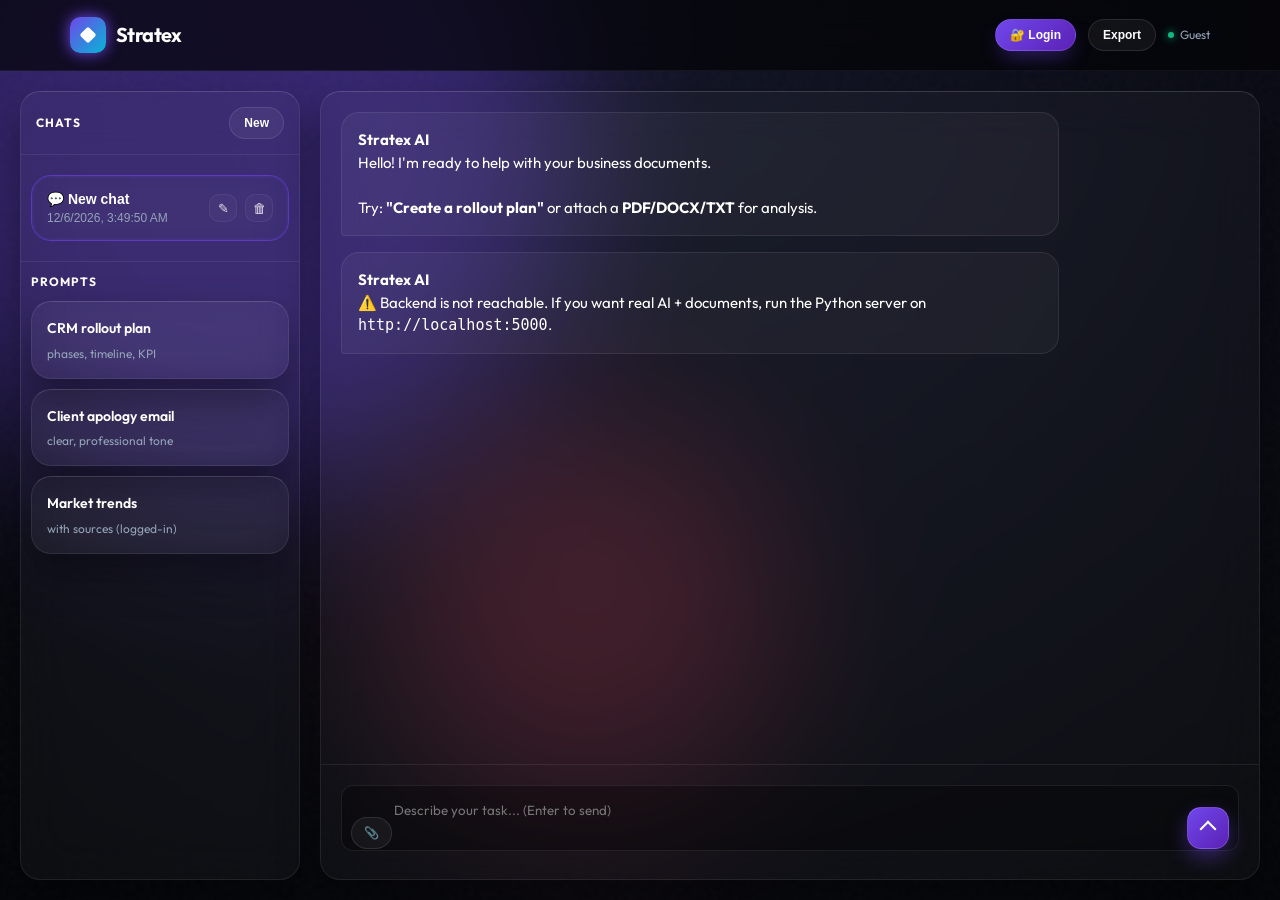
==== StratexAI/chat.html @ 1f0ff49c "Add files via upload" ====
<!doctype html>
<html lang="en">
  <head>
    <meta charset="UTF-8" />
    <meta name="viewport" content="width=device-width,initial-scale=1" />
    <title>Stratex AI — Chat</title>

    <link rel="preconnect" href="https://fonts.googleapis.com">
    <link href="https://fonts.googleapis.com/css2?family=Outfit:wght@300;400;500;600;700&display=swap" rel="stylesheet">
    <link rel="stylesheet" href="styles.css" />

    <style>
      body { height: 100vh; display: flex; flex-direction: column; overflow: hidden; }
      .chat-layout {
        flex: 1;
        display: grid;
        grid-template-columns: 280px 1fr;
        gap: 20px;
        padding: 20px;
        height: calc(100vh - 70px);
        max-width: 1600px;
        margin: 0 auto;
        width: 100%;
      }
      .sidebar { display: flex; flex-direction: column; gap: 10px; overflow: hidden; }
      .chat-main { display: flex; flex-direction: column; overflow: hidden; }
      .messages { flex: 1; overflow-y: auto; padding: 20px; display: flex; flex-direction: column; gap: 16px; scrollbar-width: thin; }

      .composer { padding: 20px; border-top: 1px solid var(--glass-border); }
      .chat-bubble { max-width: 80%; padding: 16px; border-radius: 18px; font-size: 15px; line-height: 1.5; animation: popIn 0.3s cubic-bezier(0.175, 0.885, 0.32, 1.275); }
      .chat-bubble.ai { background: rgba(255,255,255,0.04); border: 1px solid var(--glass-border); border-bottom-left-radius: 4px; }
      .chat-bubble.user { background: linear-gradient(135deg, var(--primary), #5b21b6); color: white; margin-left: auto; border-bottom-right-radius: 4px; box-shadow: 0 4px 15px rgba(111,71,235,0.3); }

      .input-box {
        width: 100%;
        background: rgba(0,0,0,0.3);
        border: 1px solid var(--glass-border);
        border-radius: 12px;
        padding: 16px;
        padding-left: 52px;
        color: white;
        font-family: inherit;
        resize: none;
        transition: 0.3s;
      }
      .input-box:focus { border-color: var(--primary); box-shadow: 0 0 0 2px rgba(111,71,235,0.2); }

      .send-btn{
        position: absolute;
        right: 10px;
        bottom: 10px;
        width: 42px;
        height: 42px;
        border-radius: 14px;
        background: linear-gradient(135deg, var(--primary), #5b21b6);
        border: 1px solid rgba(255,255,255,0.15);
        display: grid;
        place-items: center;
        cursor: pointer;
        transition: all .25s ease;
        box-shadow: 0 8px 20px rgba(112,71,235,.4);
      }
      .send-btn::before{
        content: "";
        width: 10px;
        height: 10px;
        border-top: 2px solid white;
        border-right: 2px solid white;
        transform: rotate(-45deg);
        margin-bottom: -2px;
      }
      .send-btn:hover{ transform: translateY(-2px); box-shadow: 0 12px 30px rgba(112,71,235,.6); }
      .send-btn:active{ transform: scale(.95); }

      .prompt-card { padding: 15px; text-align: left; cursor: pointer; transition: 0.2s; }
      .prompt-card:hover { background: rgba(255,255,255,0.05); border-color: var(--primary); }
      .prompt-title { font-weight: 600; color: white; font-size: 14px; }
      .prompt-desc { font-size: 12px; color: var(--text-muted); margin-top: 4px; }

      .mobile-menu-btn {
        display: none;
        width: 42px;
        height: 42px;
        border-radius: 12px;
        border: 1px solid rgba(255,255,255,0.12);
        background: rgba(255,255,255,0.06);
        align-items: center;
        justify-content: center;
        gap: 5px;
        cursor: pointer;
      }
      .mobile-menu-btn span {
        display: block;
        width: 22px;
        height: 2px;
        background: white;
        border-radius: 2px;
      }

      .btn--sm {
        padding: 8px 14px;
        font-size: 12px;
        border-radius: 999px;
      }

      .sidebar-backdrop {
        display: none;
        position: fixed;
        top: 70px;
        left: 0;
        right: 0;
        bottom: 0;
        background: rgba(0, 0, 0, 0.5);
        z-index: 1500;
      }

      @keyframes popIn { from { opacity: 0; transform: scale(0.9); } to { opacity: 1; transform: scale(1); } }

      @media (max-width: 800px) {
        .chat-layout { grid-template-columns: 1fr; padding: 10px; }

        .mobile-menu-btn { display: inline-flex; }

        .sidebar {
          display: flex;
          position: fixed;
          top: 70px;
          left: 0;
          width: min(86vw, 320px);
          height: calc(100vh - 70px);
          transform: translateX(-110%);
          transition: transform 0.3s ease;
          z-index: 2000;
        }

        .sidebar.is-open { transform: translateX(0); }

        .sidebar-backdrop.show { display: block; }
      }
    </style>
  </head>

  <body>
    <div class="bg">
      <div class="aurora-blob a1"></div>
      <div class="aurora-blob a3"></div>
      <div class="noise-overlay"></div>
    </div>

    <header class="nav" style="position: sticky;">
      <div class="container nav__inner" style="max-width: 100%; padding: 0 30px;">
        <a class="brand" href="index.html">
          <div class="brand__logo"><div class="brand__spark"></div></div>
          <span class="brand__text">Stratex</span>
        </a>

        <button id="mobile-menu-toggle" class="mobile-menu-btn single" aria-label="Open chats menu">
          <span></span>
        </button>

        <div class="nav__actions" style="display:flex; align-items:center; gap:12px;">
          <button id="login-btn" class="btn btn--primary btn--sm" type="button">🔐 Login</button>
          <button id="export-btn" class="btn btn--glass btn--sm" type="button">Export</button>
          <button id="logout-btn" class="btn btn--glass btn--sm" type="button" style="display:none;">🚪 Log out</button>
          <div class="status-badge"><span class="status-dot"></span> Guest</div>
        </div>
      </div>
    </header>

    <div id="sidebar-backdrop" class="sidebar-backdrop" aria-hidden="true"></div>

    <div class="chat-layout">
      <aside class="sidebar glass-panel">
        <div style="padding: 15px; border-bottom: 1px solid var(--glass-border); display:flex; align-items:center; justify-content:space-between; gap:10px;">
          <span class="text-muted" style="font-size: 12px; text-transform: uppercase; letter-spacing: 1px; font-weight: 700;">Chats</span>
          <button id="new-chat" class="btn btn--glass btn--sm" type="button">New</button>
        </div>

        <div id="chat-list" style="display:flex; flex-direction:column; gap:10px; padding: 10px; overflow:auto;"></div>

        <div style="padding: 10px; border-top: 1px solid var(--glass-border);">
          <div class="text-muted" style="font-size: 12px; text-transform: uppercase; letter-spacing: 1px; font-weight: 700; margin-bottom: 10px;">Prompts</div>

          <div class="glass-panel prompt-card" data-prompt="Create a rollout plan for a new CRM.">
            <div class="prompt-title">CRM rollout plan</div>
            <div class="prompt-desc">phases, timeline, KPI</div>
          </div>

          <div style="height: 10px;"></div>

          <div class="glass-panel prompt-card" data-prompt="Write a client apology email for a delayed delivery.">
            <div class="prompt-title">Client apology email</div>
            <div class="prompt-desc">clear, professional tone</div>
          </div>

          <div style="height: 10px;"></div>

          <div class="glass-panel prompt-card" data-prompt="Analyze current market trends for my niche and suggest opportunities.">
            <div class="prompt-title">Market trends</div>
            <div class="prompt-desc">with sources (logged-in)</div>
          </div>
        </div>
      </aside>

      <main class="chat-main glass-panel">
        <div class="messages" id="chat-container"></div>

        <div class="composer">
          <form action="#" style="position: relative;">
            <textarea class="input-box" rows="2" placeholder="Describe your task... (Enter to send)"></textarea>

            <button type="button" class="send-btn" aria-label="Send"></button>

            <input id="file-input" type="file" hidden multiple accept=".pdf,.docx,.txt,.png,.jpg,.jpeg,.webp" />
            <button id="attach-btn" type="button" class="btn btn--glass" style="position:absolute; left:10px; bottom:10px; padding:8px 12px; font-size:12px;">📎</button>
          </form>
        </div>
      </main>
    </div>

    <script src="script.js" defer></script>
  </body>
</html>
---- StratexAI/styles.css ----
:root {
  --bg-dark: #030407;
  --bg-panel: #0a0c14;

  --primary: #7047eb;
  --primary-glow: #8b5cf6;
  --secondary: #06b6d4;
  --accent-hot: #f43f5e;

  --text-main: #ffffff;
  --text-muted: #94a3b8;

  --glass-bg: rgba(255, 255, 255, 0.03);
  --glass-border: rgba(255, 255, 255, 0.08);
  --glass-highlight: rgba(255, 255, 255, 0.15);
  --blur-amt: 24px;

  --radius-sm: 12px;
  --radius-md: 20px;
  --radius-lg: 32px;
  --container-w: 1200px;

  --font-main: "Outfit", sans-serif;
}

* {
  box-sizing: border-box;
  outline: none;
}

body {
  margin: 0;
  font-family: var(--font-main);
  background-color: var(--bg-dark);
  color: var(--text-main);
  overflow-x: hidden;
  line-height: 1.6;
  -webkit-font-smoothing: antialiased;
}

.bg {
  position: fixed;
  inset: 0;
  z-index: -1;
  pointer-events: none;
  background: radial-gradient(circle at 50% 0%, #111425 0%, #030407 100%);
}

.aurora-blob {
  position: absolute;
  filter: blur(80px);
  opacity: 0.4;
  border-radius: 50%;
  animation: float 20s infinite alternate ease-in-out;
}
.a1 {
  width: 700px;
  height: 700px;
  background: var(--primary);
  top: -200px;
  left: -10%;
  animation-delay: 0s;
}
.a2 {
  width: 600px;
  height: 600px;
  background: var(--secondary);
  top: -100px;
  right: -10%;
  animation-delay: -5s;
}
.a3 {
  width: 400px;
  height: 400px;
  background: var(--accent-hot);
  bottom: 10%;
  left: 30%;
  opacity: 0.2;
  animation-delay: -10s;
}

.noise-overlay {
  position: absolute;
  inset: 0;
  opacity: 0.03;
  background: url("data:image/svg+xml,%3Csvg viewBox='0 0 200 200' xmlns='http://www.w3.org/2000/svg'%3E%3Cfilter id='noiseFilter'%3E%3CfeTurbulence type='fractalNoise' baseFrequency='0.65' numOctaves='3' stitchTiles='stitch'/%3E%3C/filter%3E%3Crect width='100%25' height='100%25' filter='url(%23noiseFilter)'/%3E%3C/svg%3E");
  pointer-events: none;
}

.grid-overlay {
  position: absolute;
  inset: 0;
  background-image: linear-gradient(rgba(255, 255, 255, 0.03) 1px, transparent 1px),
    linear-gradient(90deg, rgba(255, 255, 255, 0.03) 1px, transparent 1px);
  background-size: 60px 60px;
  mask-image: radial-gradient(circle at center, black 40%, transparent 80%);
}

@keyframes float {
  0% {
    transform: translate(0, 0) scale(1);
  }
  100% {
    transform: translate(30px, 50px) scale(1.1);
  }
}

.container {
  width: min(100%, var(--container-w));
  margin: 0 auto;
  padding: 0 24px;
}

a {
  text-decoration: none;
  color: inherit;
  transition: 0.3s;
}
ul {
  list-style: none;
  padding: 0;
  margin: 0;
}

.text-gradient {
  background: linear-gradient(135deg, #fff 30%, var(--secondary) 100%);
  -webkit-background-clip: text;
  background-clip: text;
  color: transparent;
  display: inline-block;
}

.glass-panel {
  background: var(--glass-bg);
  backdrop-filter: blur(var(--blur-amt));
  -webkit-backdrop-filter: blur(var(--blur-amt));
  border: 1px solid var(--glass-border);
  border-top: 1px solid var(--glass-highlight);
  box-shadow: 0 20px 40px rgba(0, 0, 0, 0.4);
  border-radius: var(--radius-md);
  transition: transform 0.3s ease, box-shadow 0.3s ease, border-color 0.3s;
}

.glass-panel:hover {
  border-color: rgba(255, 255, 255, 0.15);
  box-shadow: 0 30px 60px rgba(0, 0, 0, 0.6), inset 0 0 20px rgba(255, 255, 255, 0.02);
  transform: translateY(-5px);
}

.btn {
  display: inline-flex;
  align-items: center;
  gap: 10px;
  padding: 12px 24px;
  border-radius: 100px;
  font-weight: 600;
  font-size: 15px;
  cursor: pointer;
  transition: all 0.3s cubic-bezier(0.25, 0.8, 0.25, 1);
  position: relative;
  overflow: hidden;
}

.btn--primary {
  background: linear-gradient(135deg, var(--primary), #5b21b6);
  color: white;
  border: 1px solid rgba(255, 255, 255, 0.1);
  box-shadow: 0 10px 20px -5px rgba(111, 71, 235, 0.4);
}

.btn--primary:hover {
  box-shadow: 0 15px 30px -5px rgba(111, 71, 235, 0.6);
  transform: translateY(-2px) scale(1.02);
}

.btn--glowy::after {
  content: "";
  position: absolute;
  top: -50%;
  left: -50%;
  width: 200%;
  height: 200%;
  background: linear-gradient(45deg, transparent, rgba(255, 255, 255, 0.2), transparent);
  transform: rotate(45deg) translate(-100%, -100%);
  animation: shine 4s infinite;
}

@keyframes shine {
  0% {
    transform: rotate(45deg) translate(-100%, -100%);
  }
  20% {
    transform: rotate(45deg) translate(100%, 100%);
  }
  100% {
    transform: rotate(45deg) translate(100%, 100%);
  }
}

.btn--glass {
  background: rgba(255, 255, 255, 0.05);
  border: 1px solid rgba(255, 255, 255, 0.1);
  color: white;
}
.btn--glass:hover {
  background: rgba(255, 255, 255, 0.1);
  border-color: white;
}

.btn--xl {
  padding: 16px 32px;
  font-size: 17px;
}
.btn--block {
  width: 100%;
  justify-content: center;
}

.nav {
  position: fixed;
  top: 0;
  left: 0;
  right: 0;
  z-index: 100;
  background: rgba(3, 4, 7, 0.7);
  backdrop-filter: blur(15px);
  border-bottom: 1px solid rgba(255, 255, 255, 0.05);
}
.nav__inner {
  height: 70px;
  display: flex;
  align-items: center;
  justify-content: space-between;
}

.brand {
  display: flex;
  align-items: center;
  gap: 10px;
}
.brand__logo {
  width: 36px;
  height: 36px;
  border-radius: 10px;
  background: linear-gradient(135deg, var(--primary), var(--secondary));
  position: relative;
  display: grid;
  place-items: center;
  box-shadow: 0 0 15px var(--primary);
}
.brand__spark {
  width: 12px;
  height: 12px;
  background: white;
  border-radius: 2px;
  transform: rotate(45deg);
}
.brand__text {
  font-weight: 700;
  font-size: 20px;
  letter-spacing: -0.03em;
}
.brand__badge {
  font-size: 11px;
  background: rgba(255, 255, 255, 0.1);
  padding: 2px 6px;
  border-radius: 6px;
}

.nav__links {
  display: flex;
  gap: 24px;
}
.nav__links a {
  color: var(--text-muted);
  font-size: 15px;
  font-weight: 500;
}
.nav__links a:hover {
  color: white;
}

.nav__actions {
  display: flex;
  gap: 12px;
}

.nav__burger {
  display: none;
  background: none;
  border: none;
  flex-direction: column;
  gap: 6px;
  cursor: pointer;
}
.nav__burger span {
  display: block;
  width: 24px;
  height: 2px;
  background: white;
  transition: 0.3s;
}

.hero {
  padding: 140px 0 80px;
  position: relative;
}
.hero__grid {
  display: grid;
  grid-template-columns: 1fr 1fr;
  gap: 60px;
  align-items: center;
}

.pill {
  display: inline-flex;
  align-items: center;
  gap: 8px;
  padding: 8px 16px;
  border-radius: 50px;
  background: rgba(111, 71, 235, 0.15);
  border: 1px solid rgba(111, 71, 235, 0.3);
  color: #c4b5fd;
  font-size: 13px;
  font-weight: 500;
  margin-bottom: 24px;
}
.dot-pulse {
  width: 6px;
  height: 6px;
  background: var(--primary-glow);
  border-radius: 50%;
  box-shadow: 0 0 10px var(--primary-glow);
}

.hero__title {
  font-size: clamp(40px, 5vw, 64px);
  line-height: 1.1;
  font-weight: 700;
  letter-spacing: -0.03em;
  margin: 0 0 20px;
}
.lead {
  color: var(--text-muted);
  font-size: 18px;
  max-width: 540px;
  margin-bottom: 32px;
}

.hero__cta {
  display: flex;
  gap: 16px;
  margin-bottom: 40px;
}
.hero__meta {
  display: flex;
  gap: 30px;
  padding-top: 20px;
  border-top: 1px solid rgba(255, 255, 255, 0.05);
}

.stat__num {
  font-size: 24px;
  font-weight: 700;
}
.stat__label {
  font-size: 13px;
  color: var(--text-muted);
}

.logos-wrapper {
  margin-top: 30px;
}
.logos__label {
  display: block;
  font-size: 12px;
  color: var(--text-muted);
  margin-bottom: 10px;
}
.logos__row {
  display: flex;
  gap: 10px;
  flex-wrap: wrap;
}
.logo-pill {
  padding: 6px 14px;
  font-size: 13px;
  background: rgba(255, 255, 255, 0.03);
  border-radius: 8px;
  color: #64748b;
  border: 1px solid rgba(255, 255, 255, 0.02);
}

.hero__panel {
  position: relative;
  perspective: 1000px;
}
.device-card {
  padding: 20px;
  border-radius: 24px;
  background: linear-gradient(180deg, rgba(20, 20, 30, 0.8), rgba(10, 10, 15, 0.95));
  position: relative;
  z-index: 2;
  transform-style: preserve-3d;
  transform: rotateY(-5deg) rotateX(5deg);
}

.device__header {
  display: flex;
  align-items: center;
  justify-content: space-between;
  margin-bottom: 20px;
  padding-bottom: 15px;
  border-bottom: 1px solid rgba(255, 255, 255, 0.05);
}
.dots {
  display: flex;
  gap: 6px;
}
.dots span {
  width: 10px;
  height: 10px;
  border-radius: 50%;
  background: rgba(255, 255, 255, 0.1);
}
.dots span:nth-child(1) {
  background: #ef4444;
}
.dots span:nth-child(2) {
  background: #f59e0b;
}
.dots span:nth-child(3) {
  background: #10b981;
}

.device__title {
  font-size: 14px;
  font-weight: 600;
  color: #fff;
  opacity: 0.8;
}
.status-badge {
  font-size: 12px;
  color: var(--text-muted);
  display: flex;
  align-items: center;
  gap: 6px;
}
.status-dot {
  width: 6px;
  height: 6px;
  background: #10b981;
  border-radius: 50%;
  box-shadow: 0 0 8px #10b981;
}

.msg-bubble {
  padding: 12px 16px;
  border-radius: 16px;
  font-size: 14px;
  margin-bottom: 12px;
  max-width: 90%;
  position: relative;
}
.msg-bubble.user {
  background: rgba(111, 71, 235, 0.15);
  border: 1px solid rgba(111, 71, 235, 0.2);
  margin-left: auto;
  color: #e9d5ff;
  border-bottom-right-radius: 4px;
}
.msg-bubble.ai {
  background: rgba(255, 255, 255, 0.05);
  border: 1px solid rgba(255, 255, 255, 0.05);
  color: #cbd5e1;
  border-bottom-left-radius: 4px;
}
.bubble-tag {
  font-size: 10px;
  text-transform: uppercase;
  margin-bottom: 4px;
  opacity: 0.5;
  font-weight: 700;
}

.doc-preview {
  background: rgba(0, 0, 0, 0.3);
  border: 1px solid rgba(255, 255, 255, 0.08);
  border-radius: 12px;
  padding: 12px;
  margin-top: 15px;
}
.doc__h {
  font-size: 12px;
  font-weight: 700;
  color: white;
  margin-bottom: 8px;
}
.doc__grid {
  display: grid;
  grid-template-columns: 1fr 1fr;
  gap: 8px;
}
.doc__item {
  background: rgba(255, 255, 255, 0.03);
  padding: 8px;
  border-radius: 8px;
}
.lbl {
  font-size: 10px;
  color: var(--text-muted);
}
.val {
  font-size: 12px;
  color: var(--secondary);
  font-weight: 600;
}

.device__input-area {
  margin-top: 20px;
  background: rgba(0, 0, 0, 0.3);
  border-radius: 12px;
  padding: 12px;
  display: flex;
  justify-content: space-between;
  align-items: center;
  border: 1px solid rgba(255, 255, 255, 0.05);
}
.fake-input {
  font-size: 13px;
  color: var(--text-muted);
}
.cursor {
  animation: blink 1s infinite;
}
.send-btn-fake {
  width: 28px;
  height: 28px;
  background: var(--primary);
  border-radius: 6px;
  display: grid;
  place-items: center;
  font-size: 12px;
}

@keyframes blink {
  50% {
    opacity: 0;
  }
}

.floater {
  position: absolute;
  display: flex;
  align-items: center;
  gap: 12px;
  padding: 12px 16px;
  border-radius: 16px;
  min-width: 180px;
  z-index: 5;
  animation: float 6s infinite ease-in-out;
}
.f1 {
  top: 20%;
  right: -20px;
  animation-delay: 1s;
}
.f2 {
  bottom: 30px;
  left: -20px;
  animation-delay: 2s;
}
.floater__icon {
  width: 32px;
  height: 32px;
  background: rgba(255, 255, 255, 0.05);
  border-radius: 8px;
  display: grid;
  place-items: center;
  font-size: 16px;
}
.floater__t {
  font-size: 13px;
  font-weight: 700;
  color: white;
}
.floater__d {
  font-size: 11px;
  color: var(--text-muted);
}

.section {
  padding: 80px 0;
}
.section--darker {
  background: linear-gradient(180deg, rgba(255, 255, 255, 0.02), transparent);
}
.section-title {
  font-size: 36px;
  margin-bottom: 10px;
  letter-spacing: -0.02em;
}
.section-title .text-white {
  color: white;
}
.section-sub {
  color: var(--text-muted);
  font-size: 16px;
}
.center {
  text-align: center;
  margin-bottom: 50px;
}

.grid-3 {
  display: grid;
  grid-template-columns: repeat(auto-fit, minmax(300px, 1fr));
  gap: 24px;
}
.feature-card {
  padding: 30px;
  display: flex;
  flex-direction: column;
  align-items: flex-start;
}
.icon-box {
  width: 48px;
  height: 48px;
  background: rgba(255, 255, 255, 0.03);
  border: 1px solid rgba(255, 255, 255, 0.05);
  border-radius: 12px;
  display: grid;
  place-items: center;
  font-size: 24px;
  margin-bottom: 20px;
}
.feature-card h3 {
  margin: 0 0 10px;
  font-size: 18px;
}
.feature-card p {
  color: var(--text-muted);
  font-size: 14px;
  margin: 0;
  line-height: 1.6;
}

.pricing-grid {
  display: grid;
  grid-template-columns: repeat(auto-fit, minmax(300px, 1fr));
  gap: 24px;
  align-items: center;
}
.price-card {
  padding: 30px;
  position: relative;
}
.price-card.popular {
  border-color: var(--primary);
  background: linear-gradient(180deg, rgba(111, 71, 235, 0.08), rgba(0, 0, 0, 0));
}
.popular-tag {
  position: absolute;
  top: -12px;
  left: 50%;
  transform: translateX(-50%);
  background: var(--primary);
  padding: 4px 12px;
  border-radius: 20px;
  font-size: 11px;
  font-weight: 700;
  text-transform: uppercase;
  letter-spacing: 0.05em;
  box-shadow: 0 4px 15px var(--primary);
}

.price-header h3 {
  margin: 0;
  font-size: 18px;
}
.price-header p {
  margin: 4px 0 0;
  color: var(--text-muted);
  font-size: 13px;
}
.price-val {
  font-size: 42px;
  font-weight: 700;
  margin: 24px 0;
  display: flex;
  align-items: baseline;
  gap: 4px;
}
.price-val small {
  font-size: 16px;
  color: var(--text-muted);
  font-weight: 400;
}
.check-list li {
  padding-left: 24px;
  position: relative;
  color: #cbd5e1;
  margin-bottom: 12px;
  font-size: 14px;
}
.check-list li::before {
  content: "✓";
  position: absolute;
  left: 0;
  color: var(--secondary);
  font-weight: bold;
}

.footer {
  border-top: 1px solid rgba(255, 255, 255, 0.05);
  padding: 40px 0;
  margin-top: 80px;
  background: #020203;
}
.footer__inner {
  display: flex;
  justify-content: space-between;
  align-items: center;
}
.footer__links a {
  margin-left: 24px;
  font-size: 13px;
  color: var(--text-muted);
}

/* ===== chat split ===== */
.fade-in-up {
  animation: fadeInUp 0.8s ease-out forwards;
  opacity: 0;
  transform: translateY(20px);
}
@keyframes fadeInUp {
  to {
    opacity: 1;
    transform: translateY(0);
  }
}

.chat-split {
  position: relative;
  display: inline-flex;
  align-items: center;
  gap: 8px;
}

.chat-split__main {
  border-radius: 100px;
}

.chat-split__toggle {
  width: 42px;
  padding: 12px 0;
  justify-content: center;
  border-radius: 100px;
}

.chat-menu {
  position: absolute;
  top: calc(100% + 10px);
  right: 0;
  width: 260px;
  padding: 12px;

  background: rgba(10, 12, 18, 0.92);
  backdrop-filter: blur(12px);
  -webkit-backdrop-filter: blur(12px);

  border-radius: 16px;
  border: 1px solid rgba(255, 255, 255, 0.08);
  box-shadow: 0 20px 40px rgba(0, 0, 0, 0.45), inset 0 1px 0 rgba(255, 255, 255, 0.05);

  display: none;
  z-index: 999;
}

.chat-menu.open {
  display: block;
}

.chat-menu__item {
  background: rgba(255, 255, 255, 0.03);
  border: 1px solid rgba(255, 255, 255, 0.06);
}

.chat-menu__item:hover {
  background: rgba(255, 255, 255, 0.08);
  border-color: rgba(255, 255, 255, 0.15);
}

.chat-menu__divider {
  height: 1px;
  background: rgba(255, 255, 255, 0.12);
  margin: 10px 6px;
}

@media (max-width: 900px) {

  .nav__actions {
    display: none;
  }

  .nav__burger {
    display: flex;
    z-index: 1001;
  }

  .nav__links {
    display: flex;
    position: fixed;
    top: 70px;
    left: 0;
    right: 0;
    height: calc(100vh - 70px);
    background: #0b1220;
    padding: 32px 24px 48px;

    flex-direction: column;
    justify-content: flex-start;
    align-items: center;
    gap: 24px;

    transform: translateY(-120%);
    transition: transform 0.3s ease, opacity 0.3s ease, visibility 0.3s ease;
    pointer-events: none;
    opacity: 0;
    visibility: hidden;
    overflow-y: auto;
    z-index: 1000;
  }

  .nav__links.is-open {
    transform: translateY(0);
    pointer-events: auto;
    opacity: 1;
    visibility: visible;
  }
}
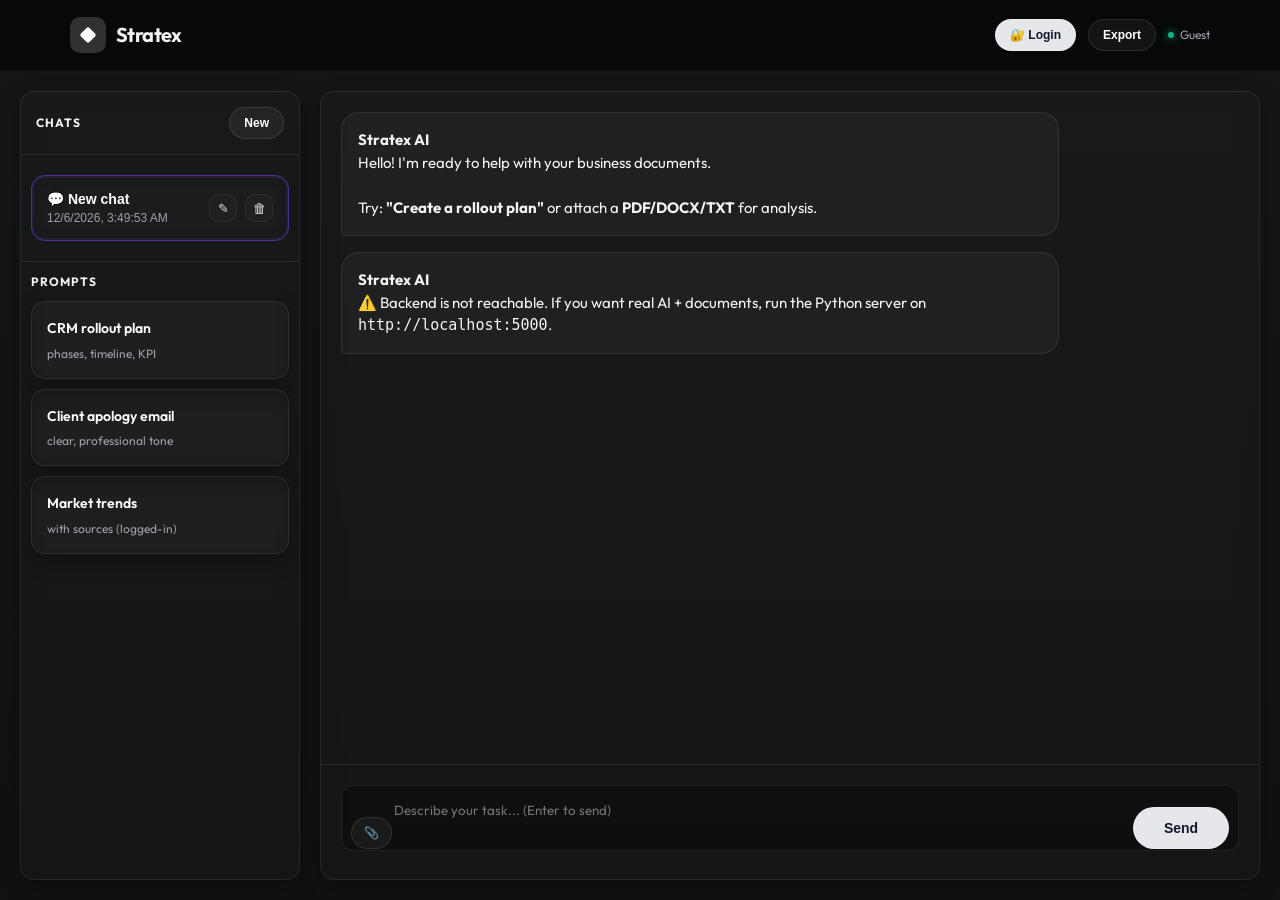
==== commit bad25bc8: "Align chat page controls and style with landing theme" ====
--- a/StratexAI/chat.html
+++ b/StratexAI/chat.html
@@ -9,13 +9,18 @@
     <link href="https://fonts.googleapis.com/css2?family=Outfit:wght@300;400;500;600;700&display=swap" rel="stylesheet">
     <link rel="stylesheet" href="styles.css" />
 
-    <style>
-      body { height: 100vh; display: flex; flex-direction: column; overflow: hidden; }
-      .chat-layout {
-        flex: 1;
-        display: grid;
-        grid-template-columns: 280px 1fr;
-        gap: 20px;
+    <style>
+      body {
+        height: 100vh;
+        display: flex;
+        flex-direction: column;
+        overflow: hidden;
+      }
+      .chat-layout {
+        flex: 1;
+        display: grid;
+        grid-template-columns: 280px 1fr;
+        gap: 20px;
         padding: 20px;
         height: calc(100vh - 70px);
         max-width: 1600px;
@@ -26,10 +31,27 @@
       .chat-main { display: flex; flex-direction: column; overflow: hidden; }
       .messages { flex: 1; overflow-y: auto; padding: 20px; display: flex; flex-direction: column; gap: 16px; scrollbar-width: thin; }
 
-      .composer { padding: 20px; border-top: 1px solid var(--glass-border); }
-      .chat-bubble { max-width: 80%; padding: 16px; border-radius: 18px; font-size: 15px; line-height: 1.5; animation: popIn 0.3s cubic-bezier(0.175, 0.885, 0.32, 1.275); }
-      .chat-bubble.ai { background: rgba(255,255,255,0.04); border: 1px solid var(--glass-border); border-bottom-left-radius: 4px; }
-      .chat-bubble.user { background: linear-gradient(135deg, var(--primary), #5b21b6); color: white; margin-left: auto; border-bottom-right-radius: 4px; box-shadow: 0 4px 15px rgba(111,71,235,0.3); }
+      .composer { padding: 20px; border-top: 1px solid var(--glass-border); }
+      .chat-bubble {
+        max-width: 80%;
+        padding: 16px;
+        border-radius: 18px;
+        font-size: 15px;
+        line-height: 1.5;
+        animation: popIn 0.3s cubic-bezier(0.175, 0.885, 0.32, 1.275);
+      }
+      .chat-bubble.ai {
+        background: rgba(255,255,255,0.04);
+        border: 1px solid var(--glass-border);
+        border-bottom-left-radius: 4px;
+      }
+      .chat-bubble.user {
+        background: #e5e7eb;
+        color: #111827;
+        border: 1px solid rgba(255, 255, 255, 0.2);
+        margin-left: auto;
+        border-bottom-right-radius: 4px;
+      }
 
       .input-box {
         width: 100%;
@@ -45,32 +67,23 @@
       }
       .input-box:focus { border-color: var(--primary); box-shadow: 0 0 0 2px rgba(111,71,235,0.2); }
 
-      .send-btn{
-        position: absolute;
-        right: 10px;
-        bottom: 10px;
-        width: 42px;
-        height: 42px;
-        border-radius: 14px;
-        background: linear-gradient(135deg, var(--primary), #5b21b6);
-        border: 1px solid rgba(255,255,255,0.15);
-        display: grid;
-        place-items: center;
-        cursor: pointer;
-        transition: all .25s ease;
-        box-shadow: 0 8px 20px rgba(112,71,235,.4);
-      }
-      .send-btn::before{
-        content: "";
-        width: 10px;
-        height: 10px;
-        border-top: 2px solid white;
-        border-right: 2px solid white;
-        transform: rotate(-45deg);
-        margin-bottom: -2px;
-      }
-      .send-btn:hover{ transform: translateY(-2px); box-shadow: 0 12px 30px rgba(112,71,235,.6); }
-      .send-btn:active{ transform: scale(.95); }
+      .send-btn{
+        position: absolute;
+        right: 10px;
+        bottom: 10px;
+        min-width: 96px;
+        height: 42px;
+        border-radius: 999px;
+        padding: 0 16px;
+        display: inline-flex;
+        align-items: center;
+        justify-content: center;
+      }
+      .send-btn::before{
+        content: "Send";
+        font-size: 14px;
+        font-weight: 600;
+      }
 
       .prompt-card { padding: 15px; text-align: left; cursor: pointer; transition: 0.2s; }
       .prompt-card:hover { background: rgba(255,255,255,0.05); border-color: var(--primary); }
@@ -97,11 +110,26 @@
         border-radius: 2px;
       }
 
-      .btn--sm {
-        padding: 8px 14px;
-        font-size: 12px;
-        border-radius: 999px;
-      }
+      .btn--sm {
+        padding: 8px 14px;
+        font-size: 12px;
+        border-radius: 999px;
+      }
+
+      .chat-nav {
+        position: sticky;
+      }
+
+      .chat-nav .nav__inner {
+        max-width: 100%;
+        padding: 0 30px;
+      }
+
+      .chat-nav-actions {
+        display:flex;
+        align-items:center;
+        gap:12px;
+      }
 
       .sidebar-backdrop {
         display: none;
@@ -147,8 +175,8 @@
       <div class="noise-overlay"></div>
     </div>
 
-    <header class="nav" style="position: sticky;">
-      <div class="container nav__inner" style="max-width: 100%; padding: 0 30px;">
+    <header class="nav chat-nav">
+      <div class="container nav__inner">
         <a class="brand" href="index.html">
           <div class="brand__logo"><div class="brand__spark"></div></div>
           <span class="brand__text">Stratex</span>
@@ -158,7 +186,7 @@
           <span></span>
         </button>
 
-        <div class="nav__actions" style="display:flex; align-items:center; gap:12px;">
+        <div class="nav__actions chat-nav-actions">
           <button id="login-btn" class="btn btn--primary btn--sm" type="button">🔐 Login</button>
           <button id="export-btn" class="btn btn--glass btn--sm" type="button">Export</button>
           <button id="logout-btn" class="btn btn--glass btn--sm" type="button" style="display:none;">🚪 Log out</button>
@@ -209,7 +237,7 @@
           <form action="#" style="position: relative;">
             <textarea class="input-box" rows="2" placeholder="Describe your task... (Enter to send)"></textarea>
 
-            <button type="button" class="send-btn" aria-label="Send"></button>
+            <button type="button" class="btn btn--primary send-btn" aria-label="Send"></button>
 
             <input id="file-input" type="file" hidden multiple accept=".pdf,.docx,.txt,.png,.jpg,.jpeg,.webp" />
             <button id="attach-btn" type="button" class="btn btn--glass" style="position:absolute; left:10px; bottom:10px; padding:8px 12px; font-size:12px;">📎</button>
--- a/StratexAI/styles.css
+++ b/StratexAI/styles.css
@@ -1,842 +1,815 @@
-:root {
-  --bg-dark: #030407;
-  --bg-panel: #0a0c14;
-
-  --primary: #7047eb;
-  --primary-glow: #8b5cf6;
-  --secondary: #06b6d4;
-  --accent-hot: #f43f5e;
-
-  --text-main: #ffffff;
-  --text-muted: #94a3b8;
-
-  --glass-bg: rgba(255, 255, 255, 0.03);
-  --glass-border: rgba(255, 255, 255, 0.08);
-  --glass-highlight: rgba(255, 255, 255, 0.15);
-  --blur-amt: 24px;
-
-  --radius-sm: 12px;
-  --radius-md: 20px;
-  --radius-lg: 32px;
-  --container-w: 1200px;
-
-  --font-main: "Outfit", sans-serif;
-}
-
-* {
-  box-sizing: border-box;
-  outline: none;
-}
-
-body {
-  margin: 0;
-  font-family: var(--font-main);
-  background-color: var(--bg-dark);
-  color: var(--text-main);
-  overflow-x: hidden;
-  line-height: 1.6;
-  -webkit-font-smoothing: antialiased;
-}
-
-.bg {
-  position: fixed;
-  inset: 0;
-  z-index: -1;
-  pointer-events: none;
-  background: radial-gradient(circle at 50% 0%, #111425 0%, #030407 100%);
-}
-
-.aurora-blob {
-  position: absolute;
-  filter: blur(80px);
-  opacity: 0.4;
-  border-radius: 50%;
-  animation: float 20s infinite alternate ease-in-out;
-}
-.a1 {
-  width: 700px;
-  height: 700px;
-  background: var(--primary);
-  top: -200px;
-  left: -10%;
-  animation-delay: 0s;
-}
-.a2 {
-  width: 600px;
-  height: 600px;
-  background: var(--secondary);
-  top: -100px;
-  right: -10%;
-  animation-delay: -5s;
-}
-.a3 {
-  width: 400px;
-  height: 400px;
-  background: var(--accent-hot);
-  bottom: 10%;
-  left: 30%;
-  opacity: 0.2;
-  animation-delay: -10s;
-}
-
-.noise-overlay {
-  position: absolute;
-  inset: 0;
-  opacity: 0.03;
-  background: url("data:image/svg+xml,%3Csvg viewBox='0 0 200 200' xmlns='http://www.w3.org/2000/svg'%3E%3Cfilter id='noiseFilter'%3E%3CfeTurbulence type='fractalNoise' baseFrequency='0.65' numOctaves='3' stitchTiles='stitch'/%3E%3C/filter%3E%3Crect width='100%25' height='100%25' filter='url(%23noiseFilter)'/%3E%3C/svg%3E");
-  pointer-events: none;
-}
-
-.grid-overlay {
-  position: absolute;
-  inset: 0;
-  background-image: linear-gradient(rgba(255, 255, 255, 0.03) 1px, transparent 1px),
-    linear-gradient(90deg, rgba(255, 255, 255, 0.03) 1px, transparent 1px);
-  background-size: 60px 60px;
-  mask-image: radial-gradient(circle at center, black 40%, transparent 80%);
-}
-
-@keyframes float {
-  0% {
-    transform: translate(0, 0) scale(1);
-  }
-  100% {
-    transform: translate(30px, 50px) scale(1.1);
-  }
-}
-
-.container {
-  width: min(100%, var(--container-w));
-  margin: 0 auto;
-  padding: 0 24px;
-}
-
-a {
-  text-decoration: none;
-  color: inherit;
-  transition: 0.3s;
-}
-ul {
-  list-style: none;
-  padding: 0;
-  margin: 0;
-}
-
-.text-gradient {
-  background: linear-gradient(135deg, #fff 30%, var(--secondary) 100%);
-  -webkit-background-clip: text;
-  background-clip: text;
-  color: transparent;
-  display: inline-block;
-}
-
-.glass-panel {
-  background: var(--glass-bg);
-  backdrop-filter: blur(var(--blur-amt));
-  -webkit-backdrop-filter: blur(var(--blur-amt));
-  border: 1px solid var(--glass-border);
-  border-top: 1px solid var(--glass-highlight);
-  box-shadow: 0 20px 40px rgba(0, 0, 0, 0.4);
-  border-radius: var(--radius-md);
-  transition: transform 0.3s ease, box-shadow 0.3s ease, border-color 0.3s;
-}
-
-.glass-panel:hover {
-  border-color: rgba(255, 255, 255, 0.15);
-  box-shadow: 0 30px 60px rgba(0, 0, 0, 0.6), inset 0 0 20px rgba(255, 255, 255, 0.02);
-  transform: translateY(-5px);
-}
-
-.btn {
-  display: inline-flex;
-  align-items: center;
-  gap: 10px;
-  padding: 12px 24px;
-  border-radius: 100px;
-  font-weight: 600;
-  font-size: 15px;
-  cursor: pointer;
-  transition: all 0.3s cubic-bezier(0.25, 0.8, 0.25, 1);
-  position: relative;
-  overflow: hidden;
-}
-
-.btn--primary {
-  background: linear-gradient(135deg, var(--primary), #5b21b6);
-  color: white;
-  border: 1px solid rgba(255, 255, 255, 0.1);
-  box-shadow: 0 10px 20px -5px rgba(111, 71, 235, 0.4);
-}
-
-.btn--primary:hover {
-  box-shadow: 0 15px 30px -5px rgba(111, 71, 235, 0.6);
-  transform: translateY(-2px) scale(1.02);
-}
-
-.btn--glowy::after {
-  content: "";
-  position: absolute;
-  top: -50%;
-  left: -50%;
-  width: 200%;
-  height: 200%;
-  background: linear-gradient(45deg, transparent, rgba(255, 255, 255, 0.2), transparent);
-  transform: rotate(45deg) translate(-100%, -100%);
-  animation: shine 4s infinite;
-}
-
-@keyframes shine {
-  0% {
-    transform: rotate(45deg) translate(-100%, -100%);
-  }
-  20% {
-    transform: rotate(45deg) translate(100%, 100%);
-  }
-  100% {
-    transform: rotate(45deg) translate(100%, 100%);
-  }
-}
-
-.btn--glass {
-  background: rgba(255, 255, 255, 0.05);
-  border: 1px solid rgba(255, 255, 255, 0.1);
-  color: white;
-}
-.btn--glass:hover {
-  background: rgba(255, 255, 255, 0.1);
-  border-color: white;
-}
-
-.btn--xl {
-  padding: 16px 32px;
-  font-size: 17px;
-}
-.btn--block {
-  width: 100%;
-  justify-content: center;
-}
-
-.nav {
-  position: fixed;
-  top: 0;
-  left: 0;
-  right: 0;
-  z-index: 100;
-  background: rgba(3, 4, 7, 0.7);
-  backdrop-filter: blur(15px);
-  border-bottom: 1px solid rgba(255, 255, 255, 0.05);
-}
-.nav__inner {
-  height: 70px;
-  display: flex;
-  align-items: center;
-  justify-content: space-between;
-}
-
-.brand {
-  display: flex;
-  align-items: center;
-  gap: 10px;
-}
-.brand__logo {
-  width: 36px;
-  height: 36px;
-  border-radius: 10px;
-  background: linear-gradient(135deg, var(--primary), var(--secondary));
-  position: relative;
-  display: grid;
-  place-items: center;
-  box-shadow: 0 0 15px var(--primary);
-}
-.brand__spark {
-  width: 12px;
-  height: 12px;
-  background: white;
-  border-radius: 2px;
-  transform: rotate(45deg);
-}
-.brand__text {
-  font-weight: 700;
-  font-size: 20px;
-  letter-spacing: -0.03em;
-}
-.brand__badge {
-  font-size: 11px;
-  background: rgba(255, 255, 255, 0.1);
-  padding: 2px 6px;
-  border-radius: 6px;
-}
-
-.nav__links {
-  display: flex;
-  gap: 24px;
-}
-.nav__links a {
-  color: var(--text-muted);
-  font-size: 15px;
-  font-weight: 500;
-}
-.nav__links a:hover {
-  color: white;
-}
-
-.nav__actions {
-  display: flex;
-  gap: 12px;
-}
-
-.nav__burger {
-  display: none;
-  background: none;
-  border: none;
-  flex-direction: column;
-  gap: 6px;
-  cursor: pointer;
-}
-.nav__burger span {
-  display: block;
-  width: 24px;
-  height: 2px;
-  background: white;
-  transition: 0.3s;
-}
-
-.hero {
-  padding: 140px 0 80px;
-  position: relative;
-}
-.hero__grid {
-  display: grid;
-  grid-template-columns: 1fr 1fr;
-  gap: 60px;
-  align-items: center;
-}
-
-.pill {
-  display: inline-flex;
-  align-items: center;
-  gap: 8px;
-  padding: 8px 16px;
-  border-radius: 50px;
-  background: rgba(111, 71, 235, 0.15);
-  border: 1px solid rgba(111, 71, 235, 0.3);
-  color: #c4b5fd;
-  font-size: 13px;
-  font-weight: 500;
-  margin-bottom: 24px;
-}
-.dot-pulse {
-  width: 6px;
-  height: 6px;
-  background: var(--primary-glow);
-  border-radius: 50%;
-  box-shadow: 0 0 10px var(--primary-glow);
-}
-
-.hero__title {
-  font-size: clamp(40px, 5vw, 64px);
-  line-height: 1.1;
-  font-weight: 700;
-  letter-spacing: -0.03em;
-  margin: 0 0 20px;
-}
-.lead {
-  color: var(--text-muted);
-  font-size: 18px;
-  max-width: 540px;
-  margin-bottom: 32px;
-}
-
-.hero__cta {
-  display: flex;
-  gap: 16px;
-  margin-bottom: 40px;
-}
-.hero__meta {
-  display: flex;
-  gap: 30px;
-  padding-top: 20px;
-  border-top: 1px solid rgba(255, 255, 255, 0.05);
-}
-
-.stat__num {
-  font-size: 24px;
-  font-weight: 700;
-}
-.stat__label {
-  font-size: 13px;
-  color: var(--text-muted);
-}
-
-.logos-wrapper {
-  margin-top: 30px;
-}
-.logos__label {
-  display: block;
-  font-size: 12px;
-  color: var(--text-muted);
-  margin-bottom: 10px;
-}
-.logos__row {
-  display: flex;
-  gap: 10px;
-  flex-wrap: wrap;
-}
-.logo-pill {
-  padding: 6px 14px;
-  font-size: 13px;
-  background: rgba(255, 255, 255, 0.03);
-  border-radius: 8px;
-  color: #64748b;
-  border: 1px solid rgba(255, 255, 255, 0.02);
-}
-
-.hero__panel {
-  position: relative;
-  perspective: 1000px;
-}
-.device-card {
-  padding: 20px;
-  border-radius: 24px;
-  background: linear-gradient(180deg, rgba(20, 20, 30, 0.8), rgba(10, 10, 15, 0.95));
-  position: relative;
-  z-index: 2;
-  transform-style: preserve-3d;
-  transform: rotateY(-5deg) rotateX(5deg);
-}
-
-.device__header {
-  display: flex;
-  align-items: center;
-  justify-content: space-between;
-  margin-bottom: 20px;
-  padding-bottom: 15px;
-  border-bottom: 1px solid rgba(255, 255, 255, 0.05);
-}
-.dots {
-  display: flex;
-  gap: 6px;
-}
-.dots span {
-  width: 10px;
-  height: 10px;
-  border-radius: 50%;
-  background: rgba(255, 255, 255, 0.1);
-}
-.dots span:nth-child(1) {
-  background: #ef4444;
-}
-.dots span:nth-child(2) {
-  background: #f59e0b;
-}
-.dots span:nth-child(3) {
-  background: #10b981;
-}
-
-.device__title {
-  font-size: 14px;
-  font-weight: 600;
-  color: #fff;
-  opacity: 0.8;
-}
-.status-badge {
-  font-size: 12px;
-  color: var(--text-muted);
-  display: flex;
-  align-items: center;
-  gap: 6px;
-}
-.status-dot {
-  width: 6px;
-  height: 6px;
-  background: #10b981;
-  border-radius: 50%;
-  box-shadow: 0 0 8px #10b981;
-}
-
-.msg-bubble {
-  padding: 12px 16px;
-  border-radius: 16px;
-  font-size: 14px;
-  margin-bottom: 12px;
-  max-width: 90%;
-  position: relative;
-}
-.msg-bubble.user {
-  background: rgba(111, 71, 235, 0.15);
-  border: 1px solid rgba(111, 71, 235, 0.2);
-  margin-left: auto;
-  color: #e9d5ff;
-  border-bottom-right-radius: 4px;
-}
-.msg-bubble.ai {
-  background: rgba(255, 255, 255, 0.05);
-  border: 1px solid rgba(255, 255, 255, 0.05);
-  color: #cbd5e1;
-  border-bottom-left-radius: 4px;
-}
-.bubble-tag {
-  font-size: 10px;
-  text-transform: uppercase;
-  margin-bottom: 4px;
-  opacity: 0.5;
-  font-weight: 700;
-}
-
-.doc-preview {
-  background: rgba(0, 0, 0, 0.3);
-  border: 1px solid rgba(255, 255, 255, 0.08);
-  border-radius: 12px;
-  padding: 12px;
-  margin-top: 15px;
-}
-.doc__h {
-  font-size: 12px;
-  font-weight: 700;
-  color: white;
-  margin-bottom: 8px;
-}
-.doc__grid {
-  display: grid;
-  grid-template-columns: 1fr 1fr;
-  gap: 8px;
-}
-.doc__item {
-  background: rgba(255, 255, 255, 0.03);
-  padding: 8px;
-  border-radius: 8px;
-}
-.lbl {
-  font-size: 10px;
-  color: var(--text-muted);
-}
-.val {
-  font-size: 12px;
-  color: var(--secondary);
-  font-weight: 600;
-}
-
-.device__input-area {
-  margin-top: 20px;
-  background: rgba(0, 0, 0, 0.3);
-  border-radius: 12px;
-  padding: 12px;
-  display: flex;
-  justify-content: space-between;
-  align-items: center;
-  border: 1px solid rgba(255, 255, 255, 0.05);
-}
-.fake-input {
-  font-size: 13px;
-  color: var(--text-muted);
-}
-.cursor {
-  animation: blink 1s infinite;
-}
-.send-btn-fake {
-  width: 28px;
-  height: 28px;
-  background: var(--primary);
-  border-radius: 6px;
-  display: grid;
-  place-items: center;
-  font-size: 12px;
-}
-
-@keyframes blink {
-  50% {
-    opacity: 0;
-  }
-}
-
-.floater {
-  position: absolute;
-  display: flex;
-  align-items: center;
-  gap: 12px;
-  padding: 12px 16px;
-  border-radius: 16px;
-  min-width: 180px;
-  z-index: 5;
-  animation: float 6s infinite ease-in-out;
-}
-.f1 {
-  top: 20%;
-  right: -20px;
-  animation-delay: 1s;
-}
-.f2 {
-  bottom: 30px;
-  left: -20px;
-  animation-delay: 2s;
-}
-.floater__icon {
-  width: 32px;
-  height: 32px;
-  background: rgba(255, 255, 255, 0.05);
-  border-radius: 8px;
-  display: grid;
-  place-items: center;
-  font-size: 16px;
-}
-.floater__t {
-  font-size: 13px;
-  font-weight: 700;
-  color: white;
-}
-.floater__d {
-  font-size: 11px;
-  color: var(--text-muted);
-}
-
-.section {
-  padding: 80px 0;
-}
-.section--darker {
-  background: linear-gradient(180deg, rgba(255, 255, 255, 0.02), transparent);
-}
-.section-title {
-  font-size: 36px;
-  margin-bottom: 10px;
-  letter-spacing: -0.02em;
-}
-.section-title .text-white {
-  color: white;
-}
-.section-sub {
-  color: var(--text-muted);
-  font-size: 16px;
-}
-.center {
-  text-align: center;
-  margin-bottom: 50px;
-}
-
-.grid-3 {
-  display: grid;
-  grid-template-columns: repeat(auto-fit, minmax(300px, 1fr));
-  gap: 24px;
-}
-.feature-card {
-  padding: 30px;
-  display: flex;
-  flex-direction: column;
-  align-items: flex-start;
-}
-.icon-box {
-  width: 48px;
-  height: 48px;
-  background: rgba(255, 255, 255, 0.03);
-  border: 1px solid rgba(255, 255, 255, 0.05);
-  border-radius: 12px;
-  display: grid;
-  place-items: center;
-  font-size: 24px;
-  margin-bottom: 20px;
-}
-.feature-card h3 {
-  margin: 0 0 10px;
-  font-size: 18px;
-}
-.feature-card p {
-  color: var(--text-muted);
-  font-size: 14px;
-  margin: 0;
-  line-height: 1.6;
-}
-
-.pricing-grid {
-  display: grid;
-  grid-template-columns: repeat(auto-fit, minmax(300px, 1fr));
-  gap: 24px;
-  align-items: center;
-}
-.price-card {
-  padding: 30px;
-  position: relative;
-}
-.price-card.popular {
-  border-color: var(--primary);
-  background: linear-gradient(180deg, rgba(111, 71, 235, 0.08), rgba(0, 0, 0, 0));
-}
-.popular-tag {
-  position: absolute;
-  top: -12px;
-  left: 50%;
-  transform: translateX(-50%);
-  background: var(--primary);
-  padding: 4px 12px;
-  border-radius: 20px;
-  font-size: 11px;
-  font-weight: 700;
-  text-transform: uppercase;
-  letter-spacing: 0.05em;
-  box-shadow: 0 4px 15px var(--primary);
-}
-
-.price-header h3 {
-  margin: 0;
-  font-size: 18px;
-}
-.price-header p {
-  margin: 4px 0 0;
-  color: var(--text-muted);
-  font-size: 13px;
-}
-.price-val {
-  font-size: 42px;
-  font-weight: 700;
-  margin: 24px 0;
-  display: flex;
-  align-items: baseline;
-  gap: 4px;
-}
-.price-val small {
-  font-size: 16px;
-  color: var(--text-muted);
-  font-weight: 400;
-}
-.check-list li {
-  padding-left: 24px;
-  position: relative;
-  color: #cbd5e1;
-  margin-bottom: 12px;
-  font-size: 14px;
-}
-.check-list li::before {
-  content: "✓";
-  position: absolute;
-  left: 0;
-  color: var(--secondary);
-  font-weight: bold;
-}
-
-.footer {
-  border-top: 1px solid rgba(255, 255, 255, 0.05);
-  padding: 40px 0;
-  margin-top: 80px;
-  background: #020203;
-}
-.footer__inner {
-  display: flex;
-  justify-content: space-between;
-  align-items: center;
-}
-.footer__links a {
-  margin-left: 24px;
-  font-size: 13px;
-  color: var(--text-muted);
-}
-
-/* ===== chat split ===== */
-.fade-in-up {
-  animation: fadeInUp 0.8s ease-out forwards;
-  opacity: 0;
-  transform: translateY(20px);
-}
-@keyframes fadeInUp {
-  to {
-    opacity: 1;
-    transform: translateY(0);
-  }
-}
-
-.chat-split {
-  position: relative;
-  display: inline-flex;
-  align-items: center;
-  gap: 8px;
-}
-
-.chat-split__main {
-  border-radius: 100px;
-}
-
-.chat-split__toggle {
-  width: 42px;
-  padding: 12px 0;
-  justify-content: center;
-  border-radius: 100px;
-}
-
-.chat-menu {
-  position: absolute;
-  top: calc(100% + 10px);
-  right: 0;
-  width: 260px;
-  padding: 12px;
-
-  background: rgba(10, 12, 18, 0.92);
-  backdrop-filter: blur(12px);
-  -webkit-backdrop-filter: blur(12px);
-
-  border-radius: 16px;
-  border: 1px solid rgba(255, 255, 255, 0.08);
-  box-shadow: 0 20px 40px rgba(0, 0, 0, 0.45), inset 0 1px 0 rgba(255, 255, 255, 0.05);
-
-  display: none;
-  z-index: 999;
-}
-
-.chat-menu.open {
-  display: block;
-}
-
-.chat-menu__item {
-  background: rgba(255, 255, 255, 0.03);
-  border: 1px solid rgba(255, 255, 255, 0.06);
-}
-
-.chat-menu__item:hover {
-  background: rgba(255, 255, 255, 0.08);
-  border-color: rgba(255, 255, 255, 0.15);
-}
-
-.chat-menu__divider {
-  height: 1px;
-  background: rgba(255, 255, 255, 0.12);
-  margin: 10px 6px;
-}
-
-@media (max-width: 900px) {
-
-  .nav__actions {
-    display: none;
-  }
-
-  .nav__burger {
-    display: flex;
-    z-index: 1001;
-  }
-
-  .nav__links {
-    display: flex;
-    position: fixed;
-    top: 70px;
-    left: 0;
-    right: 0;
-    height: calc(100vh - 70px);
-    background: #0b1220;
-    padding: 32px 24px 48px;
-
-    flex-direction: column;
-    justify-content: flex-start;
-    align-items: center;
-    gap: 24px;
-
-    transform: translateY(-120%);
-    transition: transform 0.3s ease, opacity 0.3s ease, visibility 0.3s ease;
-    pointer-events: none;
-    opacity: 0;
-    visibility: hidden;
-    overflow-y: auto;
-    z-index: 1000;
-  }
-
-  .nav__links.is-open {
-    transform: translateY(0);
-    pointer-events: auto;
-    opacity: 1;
-    visibility: visible;
-  }
+:root {
+  --bg-dark: #101112;
+  --bg-panel: #161819;
+
+  --primary: #d1d5db;
+  --primary-glow: #9ca3af;
+  --secondary: #6b7280;
+  --accent-hot: #6b7280;
+
+  --text-main: #f3f4f6;
+  --text-muted: #a1a1aa;
+
+  --glass-bg: rgba(255, 255, 255, 0.02);
+  --glass-border: rgba(255, 255, 255, 0.08);
+  --glass-highlight: rgba(255, 255, 255, 0.06);
+  --blur-amt: 10px;
+
+  --radius-sm: 12px;
+  --radius-md: 20px;
+  --radius-lg: 32px;
+  --container-w: 1200px;
+
+  --font-main: "Outfit", sans-serif;
+}
+
+* {
+  box-sizing: border-box;
+  outline: none;
+}
+
+body {
+  margin: 0;
+  font-family: var(--font-main);
+  background-color: var(--bg-dark);
+  color: var(--text-main);
+  overflow-x: hidden;
+  line-height: 1.6;
+  -webkit-font-smoothing: antialiased;
+}
+
+.bg {
+  position: fixed;
+  inset: 0;
+  z-index: -1;
+  pointer-events: none;
+  background: linear-gradient(180deg, #131516 0%, #101112 100%);
+}
+
+.aurora-blob {
+  display: none;
+}
+.a1 {
+  width: 700px;
+  height: 700px;
+  background: var(--primary);
+  top: -200px;
+  left: -10%;
+  animation-delay: 0s;
+}
+.a2 {
+  width: 600px;
+  height: 600px;
+  background: var(--secondary);
+  top: -100px;
+  right: -10%;
+  animation-delay: -5s;
+}
+.a3 {
+  width: 400px;
+  height: 400px;
+  background: var(--accent-hot);
+  bottom: 10%;
+  left: 30%;
+  opacity: 0.2;
+  animation-delay: -10s;
+}
+
+.noise-overlay {
+  display: none;
+}
+
+.grid-overlay {
+  display: none;
+}
+
+@keyframes float {
+  0% {
+    transform: translate(0, 0) scale(1);
+  }
+  100% {
+    transform: translate(30px, 50px) scale(1.1);
+  }
+}
+
+.container {
+  width: min(100%, var(--container-w));
+  margin: 0 auto;
+  padding: 0 24px;
+}
+
+a {
+  text-decoration: none;
+  color: inherit;
+  transition: 0.3s;
+}
+ul {
+  list-style: none;
+  padding: 0;
+  margin: 0;
+}
+
+.text-gradient {
+  color: var(--text-main);
+  display: inline-block;
+}
+
+.glass-panel {
+  background: var(--glass-bg);
+  backdrop-filter: blur(var(--blur-amt));
+  -webkit-backdrop-filter: blur(var(--blur-amt));
+  border: 1px solid var(--glass-border);
+  box-shadow: 0 8px 22px rgba(0, 0, 0, 0.22);
+  border-radius: 14px;
+  transition: border-color 0.25s ease, box-shadow 0.25s ease;
+}
+
+.glass-panel:hover {
+  border-color: rgba(255, 255, 255, 0.14);
+  box-shadow: 0 10px 24px rgba(0, 0, 0, 0.28);
+}
+
+.btn {
+  display: inline-flex;
+  align-items: center;
+  gap: 10px;
+  padding: 12px 24px;
+  border-radius: 100px;
+  font-weight: 600;
+  font-size: 15px;
+  cursor: pointer;
+  transition: all 0.3s cubic-bezier(0.25, 0.8, 0.25, 1);
+  position: relative;
+  overflow: hidden;
+}
+
+.btn--primary {
+  background: #e5e7eb;
+  color: #111827;
+  border: 1px solid rgba(255, 255, 255, 0.2);
+  box-shadow: none;
+}
+
+.btn--primary:hover {
+  background: #f3f4f6;
+}
+
+.btn--glowy::after {
+  display: none;
+}
+
+@keyframes shine {
+  0% {
+    transform: rotate(45deg) translate(-100%, -100%);
+  }
+  20% {
+    transform: rotate(45deg) translate(100%, 100%);
+  }
+  100% {
+    transform: rotate(45deg) translate(100%, 100%);
+  }
+}
+
+.btn--glass {
+  background: rgba(255, 255, 255, 0.05);
+  border: 1px solid rgba(255, 255, 255, 0.1);
+  color: white;
+}
+.btn--glass:hover {
+  background: rgba(255, 255, 255, 0.1);
+  border-color: white;
+}
+
+.btn--xl {
+  padding: 16px 32px;
+  font-size: 17px;
+}
+.btn--block {
+  width: 100%;
+  justify-content: center;
+}
+
+.nav {
+  position: fixed;
+  top: 0;
+  left: 0;
+  right: 0;
+  z-index: 100;
+  background: rgba(3, 4, 7, 0.7);
+  backdrop-filter: blur(15px);
+  border-bottom: 1px solid rgba(255, 255, 255, 0.05);
+}
+.nav__inner {
+  height: 70px;
+  display: flex;
+  align-items: center;
+  justify-content: space-between;
+}
+
+.brand {
+  display: flex;
+  align-items: center;
+  gap: 10px;
+}
+.brand__logo {
+  width: 36px;
+  height: 36px;
+  border-radius: 10px;
+  background: #2f3133;
+  position: relative;
+  display: grid;
+  place-items: center;
+  box-shadow: none;
+}
+.brand__spark {
+  width: 12px;
+  height: 12px;
+  background: white;
+  border-radius: 2px;
+  transform: rotate(45deg);
+}
+.brand__text {
+  font-weight: 700;
+  font-size: 20px;
+  letter-spacing: -0.03em;
+}
+.brand__badge {
+  font-size: 11px;
+  background: rgba(255, 255, 255, 0.1);
+  padding: 2px 6px;
+  border-radius: 6px;
+}
+
+.nav__links {
+  display: flex;
+  gap: 24px;
+}
+.nav__links a {
+  color: var(--text-muted);
+  font-size: 15px;
+  font-weight: 500;
+}
+.nav__links a:hover {
+  color: white;
+}
+
+.nav__actions {
+  display: flex;
+  gap: 12px;
+}
+
+.nav__burger {
+  display: none;
+  background: none;
+  border: none;
+  flex-direction: column;
+  gap: 6px;
+  cursor: pointer;
+}
+.nav__burger span {
+  display: block;
+  width: 24px;
+  height: 2px;
+  background: white;
+  transition: 0.3s;
+}
+
+.hero {
+  padding: 140px 0 80px;
+  position: relative;
+}
+.hero__grid {
+  display: grid;
+  grid-template-columns: 1fr 1fr;
+  gap: 60px;
+  align-items: center;
+}
+
+.pill {
+  display: inline-flex;
+  align-items: center;
+  gap: 8px;
+  padding: 8px 16px;
+  border-radius: 50px;
+  background: rgba(255, 255, 255, 0.03);
+  border: 1px solid rgba(255, 255, 255, 0.08);
+  color: var(--text-muted);
+  font-size: 13px;
+  font-weight: 500;
+  margin-bottom: 24px;
+}
+.dot-pulse {
+  width: 6px;
+  height: 6px;
+  background: var(--primary-glow);
+  border-radius: 50%;
+  box-shadow: 0 0 10px var(--primary-glow);
+}
+
+.hero__title {
+  font-size: clamp(40px, 5vw, 64px);
+  line-height: 1.1;
+  font-weight: 700;
+  letter-spacing: -0.03em;
+  margin: 0 0 20px;
+}
+.lead {
+  color: var(--text-muted);
+  font-size: 18px;
+  max-width: 540px;
+  margin-bottom: 32px;
+}
+
+.hero__cta {
+  display: flex;
+  gap: 16px;
+  margin-bottom: 40px;
+}
+.hero__meta {
+  display: flex;
+  gap: 30px;
+  padding-top: 20px;
+  border-top: 1px solid rgba(255, 255, 255, 0.05);
+}
+
+.stat__num {
+  font-size: 24px;
+  font-weight: 700;
+}
+.stat__label {
+  font-size: 13px;
+  color: var(--text-muted);
+}
+
+.logos-wrapper {
+  margin-top: 30px;
+}
+.logos__label {
+  display: block;
+  font-size: 12px;
+  color: var(--text-muted);
+  margin-bottom: 10px;
+}
+.logos__row {
+  display: flex;
+  gap: 10px;
+  flex-wrap: wrap;
+}
+.logo-pill {
+  padding: 6px 14px;
+  font-size: 13px;
+  background: rgba(255, 255, 255, 0.03);
+  border-radius: 8px;
+  color: #64748b;
+  border: 1px solid rgba(255, 255, 255, 0.02);
+}
+
+.hero__panel {
+  position: relative;
+  perspective: 1000px;
+}
+.device-card {
+  padding: 20px;
+  border-radius: 18px;
+  background: linear-gradient(180deg, rgba(29, 31, 33, 0.95), rgba(19, 20, 22, 0.98));
+  position: relative;
+  z-index: 2;
+  transform-style: preserve-3d;
+  transform: none;
+}
+
+.device__header {
+  display: flex;
+  align-items: center;
+  justify-content: space-between;
+  margin-bottom: 20px;
+  padding-bottom: 15px;
+  border-bottom: 1px solid rgba(255, 255, 255, 0.05);
+}
+.dots {
+  display: flex;
+  gap: 6px;
+}
+.dots span {
+  width: 10px;
+  height: 10px;
+  border-radius: 50%;
+  background: rgba(255, 255, 255, 0.1);
+}
+.dots span:nth-child(1) {
+  background: #ef4444;
+}
+.dots span:nth-child(2) {
+  background: #f59e0b;
+}
+.dots span:nth-child(3) {
+  background: #10b981;
+}
+
+.device__title {
+  font-size: 14px;
+  font-weight: 600;
+  color: #fff;
+  opacity: 0.8;
+}
+.status-badge {
+  font-size: 12px;
+  color: var(--text-muted);
+  display: flex;
+  align-items: center;
+  gap: 6px;
+}
+.status-dot {
+  width: 6px;
+  height: 6px;
+  background: #10b981;
+  border-radius: 50%;
+  box-shadow: 0 0 8px #10b981;
+}
+
+.msg-bubble {
+  padding: 12px 16px;
+  border-radius: 16px;
+  font-size: 14px;
+  margin-bottom: 12px;
+  max-width: 90%;
+  position: relative;
+}
+.msg-bubble.user {
+  background: rgba(111, 71, 235, 0.15);
+  border: 1px solid rgba(111, 71, 235, 0.2);
+  margin-left: auto;
+  color: #e9d5ff;
+  border-bottom-right-radius: 4px;
+}
+.msg-bubble.ai {
+  background: rgba(255, 255, 255, 0.05);
+  border: 1px solid rgba(255, 255, 255, 0.05);
+  color: #cbd5e1;
+  border-bottom-left-radius: 4px;
+}
+.bubble-tag {
+  font-size: 10px;
+  text-transform: uppercase;
+  margin-bottom: 4px;
+  opacity: 0.5;
+  font-weight: 700;
+}
+
+.doc-preview {
+  background: rgba(0, 0, 0, 0.3);
+  border: 1px solid rgba(255, 255, 255, 0.08);
+  border-radius: 12px;
+  padding: 12px;
+  margin-top: 15px;
+}
+.doc__h {
+  font-size: 12px;
+  font-weight: 700;
+  color: white;
+  margin-bottom: 8px;
+}
+.doc__grid {
+  display: grid;
+  grid-template-columns: 1fr 1fr;
+  gap: 8px;
+}
+.doc__item {
+  background: rgba(255, 255, 255, 0.03);
+  padding: 8px;
+  border-radius: 8px;
+}
+.lbl {
+  font-size: 10px;
+  color: var(--text-muted);
+}
+.val {
+  font-size: 12px;
+  color: var(--secondary);
+  font-weight: 600;
+}
+
+.device__input-area {
+  margin-top: 20px;
+  background: rgba(0, 0, 0, 0.3);
+  border-radius: 12px;
+  padding: 12px;
+  display: flex;
+  justify-content: space-between;
+  align-items: center;
+  border: 1px solid rgba(255, 255, 255, 0.05);
+}
+.fake-input {
+  font-size: 13px;
+  color: var(--text-muted);
+}
+.cursor {
+  animation: blink 1s infinite;
+}
+.send-btn-fake {
+  width: 28px;
+  height: 28px;
+  background: var(--primary);
+  border-radius: 6px;
+  display: grid;
+  place-items: center;
+  font-size: 12px;
+}
+
+@keyframes blink {
+  50% {
+    opacity: 0;
+  }
+}
+
+.floater {
+  position: absolute;
+  display: flex;
+  align-items: center;
+  gap: 12px;
+  padding: 12px 16px;
+  border-radius: 16px;
+  min-width: 180px;
+  z-index: 5;
+  animation: none;
+}
+.f1 {
+  top: 20%;
+  right: -20px;
+  animation-delay: 1s;
+}
+.f2 {
+  bottom: 30px;
+  left: -20px;
+  animation-delay: 2s;
+}
+.floater__icon {
+  width: 32px;
+  height: 32px;
+  background: rgba(255, 255, 255, 0.05);
+  border-radius: 8px;
+  display: grid;
+  place-items: center;
+  font-size: 16px;
+}
+.floater__t {
+  font-size: 13px;
+  font-weight: 700;
+  color: white;
+}
+.floater__d {
+  font-size: 11px;
+  color: var(--text-muted);
+}
+
+.section {
+  padding: 80px 0;
+}
+.section--darker {
+  background: linear-gradient(180deg, rgba(255, 255, 255, 0.02), transparent);
+}
+.section-title {
+  font-size: 36px;
+  margin-bottom: 10px;
+  letter-spacing: -0.02em;
+}
+.section-title .text-white {
+  color: white;
+}
+.section-sub {
+  color: var(--text-muted);
+  font-size: 16px;
+}
+.center {
+  text-align: center;
+  margin-bottom: 50px;
+}
+
+.grid-3 {
+  display: grid;
+  grid-template-columns: repeat(auto-fit, minmax(300px, 1fr));
+  gap: 24px;
+}
+.feature-card {
+  padding: 30px;
+  display: flex;
+  flex-direction: column;
+  align-items: flex-start;
+}
+.icon-box {
+  width: 48px;
+  height: 48px;
+  background: rgba(255, 255, 255, 0.03);
+  border: 1px solid rgba(255, 255, 255, 0.05);
+  border-radius: 12px;
+  display: grid;
+  place-items: center;
+  font-size: 24px;
+  margin-bottom: 20px;
+}
+.feature-card h3 {
+  margin: 0 0 10px;
+  font-size: 18px;
+}
+.feature-card p {
+  color: var(--text-muted);
+  font-size: 14px;
+  margin: 0;
+  line-height: 1.6;
+}
+
+.pricing-grid {
+  display: grid;
+  grid-template-columns: repeat(auto-fit, minmax(300px, 1fr));
+  gap: 24px;
+  align-items: center;
+}
+.price-card {
+  padding: 30px;
+  position: relative;
+}
+.price-card.popular {
+  border-color: rgba(255, 255, 255, 0.16);
+  background: rgba(255, 255, 255, 0.015);
+}
+.popular-tag {
+  position: absolute;
+  top: -12px;
+  left: 50%;
+  transform: translateX(-50%);
+  background: #2f3133;
+  padding: 4px 12px;
+  border-radius: 20px;
+  font-size: 11px;
+  font-weight: 700;
+  text-transform: uppercase;
+  letter-spacing: 0.05em;
+  box-shadow: none;
+}
+
+.price-header h3 {
+  margin: 0;
+  font-size: 18px;
+}
+.price-header p {
+  margin: 4px 0 0;
+  color: var(--text-muted);
+  font-size: 13px;
+}
+.price-val {
+  font-size: 42px;
+  font-weight: 700;
+  margin: 24px 0;
+  display: flex;
+  align-items: baseline;
+  gap: 4px;
+}
+.price-val small {
+  font-size: 16px;
+  color: var(--text-muted);
+  font-weight: 400;
+}
+.check-list li {
+  padding-left: 24px;
+  position: relative;
+  color: #cbd5e1;
+  margin-bottom: 12px;
+  font-size: 14px;
+}
+.check-list li::before {
+  content: "✓";
+  position: absolute;
+  left: 0;
+  color: #9ca3af;
+  font-weight: bold;
+}
+
+.footer {
+  border-top: 1px solid rgba(255, 255, 255, 0.05);
+  padding: 40px 0;
+  margin-top: 80px;
+  background: #020203;
+}
+.footer__inner {
+  display: flex;
+  justify-content: space-between;
+  align-items: center;
+}
+.footer__links a {
+  margin-left: 24px;
+  font-size: 13px;
+  color: var(--text-muted);
+}
+
+/* ===== chat split ===== */
+.fade-in-up {
+  animation: fadeInUp 0.8s ease-out forwards;
+  opacity: 0;
+  transform: translateY(20px);
+}
+@keyframes fadeInUp {
+  to {
+    opacity: 1;
+    transform: translateY(0);
+  }
+}
+
+.chat-split {
+  position: relative;
+  display: inline-flex;
+  align-items: center;
+  gap: 8px;
+}
+
+.chat-split__main {
+  border-radius: 100px;
+}
+
+.chat-split__toggle {
+  width: 42px;
+  padding: 12px 0;
+  justify-content: center;
+  border-radius: 100px;
+}
+
+.chat-menu {
+  position: absolute;
+  top: calc(100% + 10px);
+  right: 0;
+  width: 260px;
+  padding: 12px;
+
+  background: rgba(24, 26, 27, 0.98);
+  backdrop-filter: blur(8px);
+  -webkit-backdrop-filter: blur(8px);
+
+  border-radius: 12px;
+  border: 1px solid rgba(255, 255, 255, 0.08);
+  box-shadow: 0 10px 24px rgba(0, 0, 0, 0.3);
+
+  display: none;
+  z-index: 999;
+}
+
+.chat-menu.open {
+  display: block;
+}
+
+.chat-menu__item {
+  background: rgba(255, 255, 255, 0.03);
+  border: 1px solid rgba(255, 255, 255, 0.06);
+}
+
+.chat-menu__item:hover {
+  background: rgba(255, 255, 255, 0.08);
+  border-color: rgba(255, 255, 255, 0.15);
+}
+
+.chat-menu__divider {
+  height: 1px;
+  background: rgba(255, 255, 255, 0.12);
+  margin: 10px 6px;
+}
+
+@media (max-width: 900px) {
+
+  .nav__actions {
+    display: none;
+  }
+
+  .nav__burger {
+    display: flex;
+    z-index: 1001;
+  }
+
+  .nav__links {
+    display: flex;
+    position: fixed;
+    top: 70px;
+    left: 0;
+    right: 0;
+    height: calc(100vh - 70px);
+    background: #0b1220;
+    padding: 32px 24px 48px;
+
+    flex-direction: column;
+    justify-content: flex-start;
+    align-items: center;
+    gap: 24px;
+
+    transform: translateY(-120%);
+    transition: transform 0.3s ease, opacity 0.3s ease, visibility 0.3s ease;
+    pointer-events: none;
+    opacity: 0;
+    visibility: hidden;
+    overflow-y: auto;
+    z-index: 1000;
+  }
+
+  .nav__links.is-open {
+    transform: translateY(0);
+    pointer-events: auto;
+    opacity: 1;
+    visibility: visible;
+  }
 }
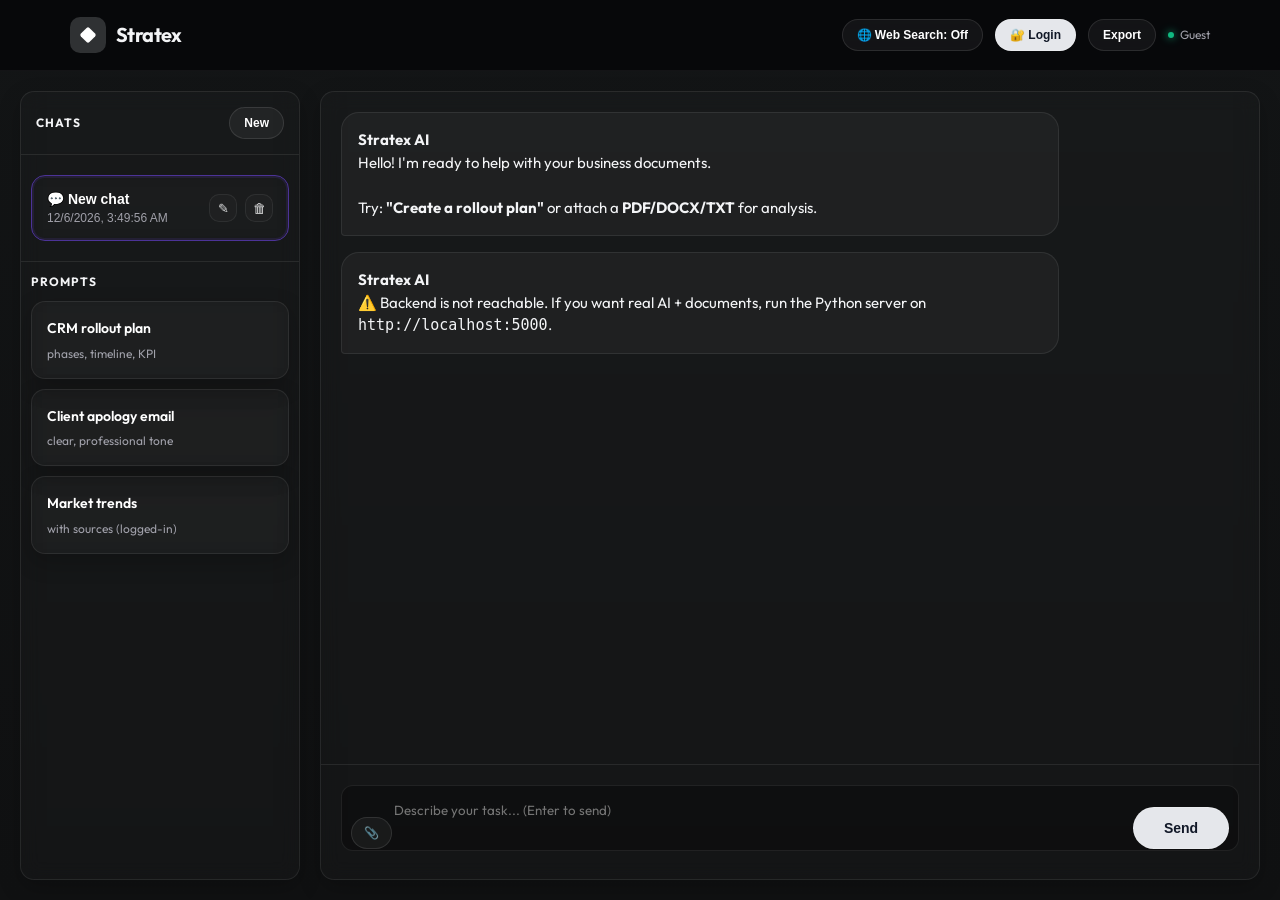
==== commit b66c9b0a: "Restore web search toggle button in chat UI" ====
--- a/StratexAI/chat.html
+++ b/StratexAI/chat.html
@@ -187,6 +187,7 @@
         </button>
 
         <div class="nav__actions chat-nav-actions">
+          <button id="web-search-btn" class="btn btn--glass btn--sm" type="button" aria-pressed="false">🌐 Web Search: Off</button>
           <button id="login-btn" class="btn btn--primary btn--sm" type="button">🔐 Login</button>
           <button id="export-btn" class="btn btn--glass btn--sm" type="button">Export</button>
           <button id="logout-btn" class="btn btn--glass btn--sm" type="button" style="display:none;">🚪 Log out</button>
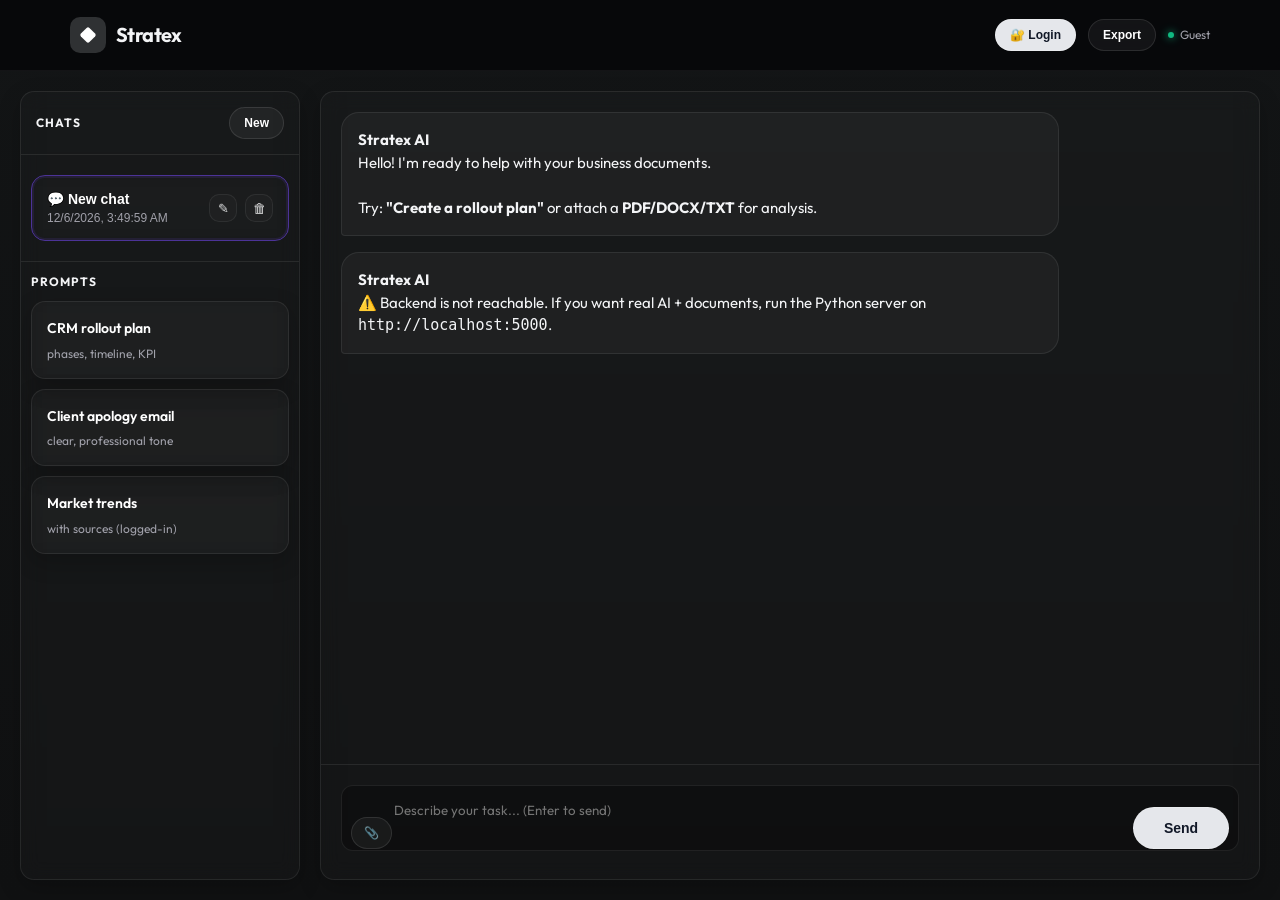
==== commit f7d44293: "Add context-aware forced web search triggers in chat" ====
--- a/StratexAI/chat.html
+++ b/StratexAI/chat.html
@@ -187,7 +187,6 @@
         </button>
 
         <div class="nav__actions chat-nav-actions">
-          <button id="web-search-btn" class="btn btn--glass btn--sm" type="button" aria-pressed="false">🌐 Web Search: Off</button>
           <button id="login-btn" class="btn btn--primary btn--sm" type="button">🔐 Login</button>
           <button id="export-btn" class="btn btn--glass btn--sm" type="button">Export</button>
           <button id="logout-btn" class="btn btn--glass btn--sm" type="button" style="display:none;">🚪 Log out</button>
